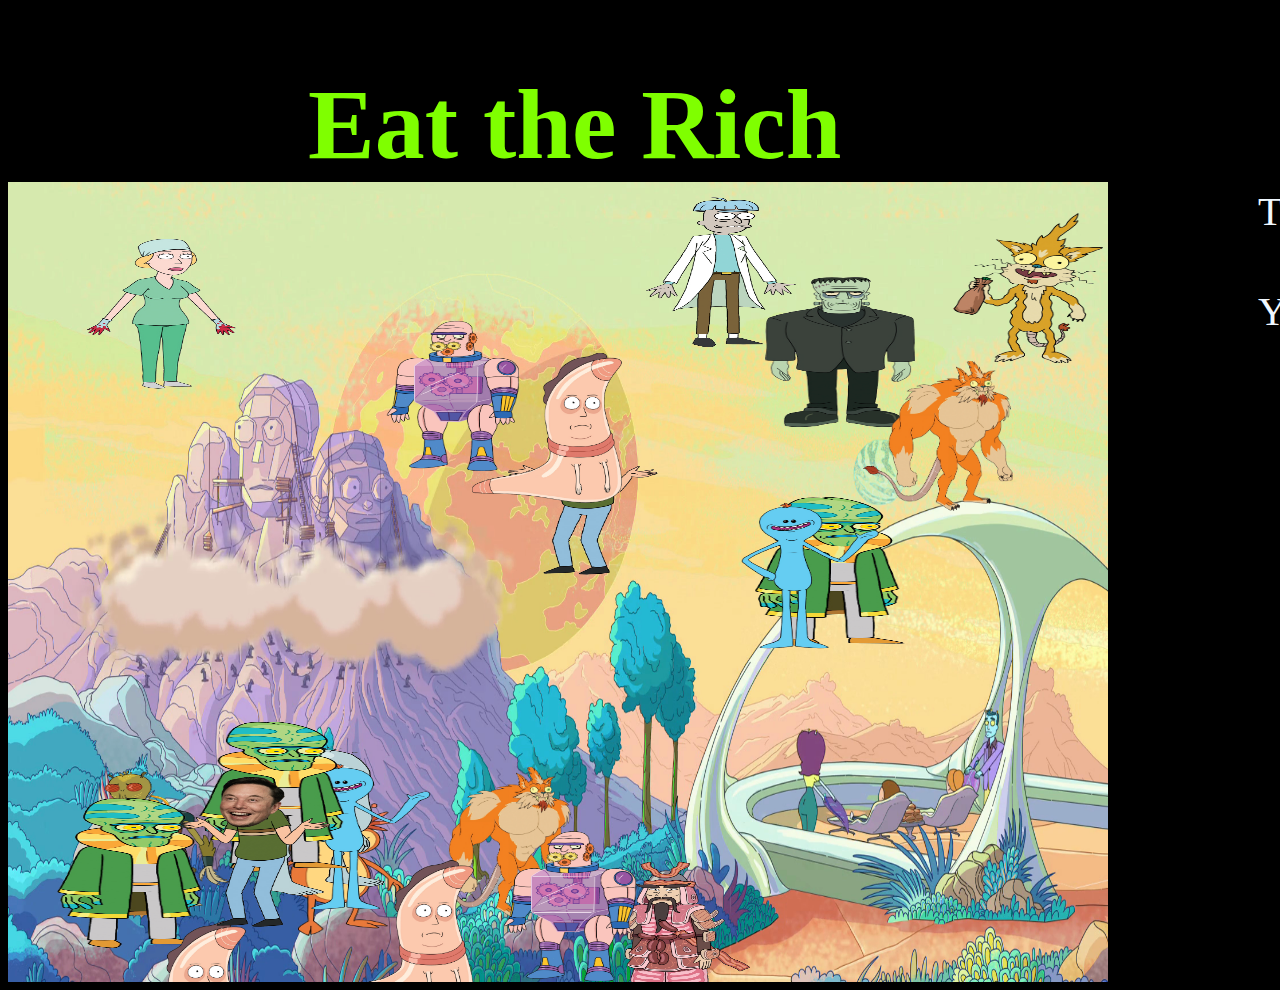
==== index.html @ 0b32198d "so far so good" ====
<!DOCTYPE html>
<html lang="en">
  <head>
    <meta charset="UTF-8" />
    <meta http-equiv="X-UA-Compatible" content="IE=edge" />
    <meta name="viewport" content="width=device-width, initial-scale=1.0" />
    <link rel="stylesheet" href="style.css" />
    <title>Document</title>
  </head>
  <body>
    <h1>Eat the Rich</h1>

    <!-- 
    <div id="countdown">
      <div id="countdown-number"></div>
      <svg>
        <circle r="18" cx="20" cy="20"></circle>
      </svg>
    </div>
    <h2 id="seconds-counter"></h2>
  -->
    <div class="main-content">
      <canvas id="my-canvas" width="1100" height="800"></canvas>
      <div>
        <div class="score">
          <p>Time left:</p>
          <p id="thetime">&#8734;</p>
          <p>You score is:</p>
          <p id="thescore">0</p>
        </div>
        <div id="skulls">
          <p>Level</p>
          <div class="img-skull"></div>
        </div>
      </div>
    </div>

    <div id="gameoverscreen" class="container">
      <h1>You lost!!!!!</h1>
      <img src="./images/maxresdefault.jpeg" width="1200" alt="logo" />
      <button id="restart-btn">Play Again!</button>
    </div>

    <div id="winnerscreen" class="container">
      <img src="./images/elon (24).png" width="300" alt="logo" />
      <button id="next-btn">Next Level!</button>
    </div>

    <script src="./obstacles.js"></script>
    <script src="./game.js"></script>
    <script src="./richguy.js"></script>
    <script src="./main.js"></script>
  </body>
</html>
---- style.css ----
canvas {
  display: flex;
}

img {
  animation: shake 0.5s;
}

#thescore,
#thetime {
  font-family: get schwifty;
  color: chartreuse;
  text-align: end;
  width: 100px;
}

#skulls {
  width: 680px;
  display: flex;
  flex-direction: column;
  justify-content: center;
  align-items: center;
}

.img-skull {
  display: flex;
  flex-direction: row;
  flex-wrap: wrap;
  padding: 5px;
}

#skulls p {
  text-align: center;
}

.container {
  display: flex;
  flex-direction: column;
  align-items: center;
}

.story {
  display: flex;
  flex-direction: column;
  justify-content: center;
}

p {
  color: aliceblue;
  font-size: 40px;
  width: 600px;
  align-self: center;
  line-height: 1.5;
}

h1 {
  font-size: 100px;
  font-family: get schwifty;
  color: chartreuse;
  margin-bottom: 0px;
  margin-left: 300px;
}

.story > h1 {
  display: flex;
  justify-content: center;
}

#arrow {
  color: chartreuse;
  display: flex;
  justify-content: center;
  font-size: 100px;
  margin-top: 0px;
}

body {
  background-color: black;
}

.score {
  display: flex;
  align-self: flex-start;
  flex-wrap: wrap;
  margin-top: 0;
  margin-left: 150px;
}
.score > p {
  margin-top: 0;
  width: 250px;
}

.main-content {
  display: flex;
}

#my-canvas {
  display: flex;
}

#gameoverscreen {
  display: none;
}

.catch {
  display: none;
}

#winnerscreen {
  display: none;
}

#start-btn,
#next-btn,
#restart-btn {
  background-color: chartreuse;
  color: white;
  padding: 20px;
  font-size: 20px;
  margin-top: 40px;
  width: 150px;
}

#countdown {
  position: relative;
  margin: auto;
  margin-top: 100px;
  height: 40px;
  width: 40px;
  text-align: center;
}

#countdown-number {
  color: chartreuse;
  display: inline-block;
  line-height: 40px;
}

svg {
  position: absolute;
  top: 0;
  right: 0;
  width: 40px;
  height: 40px;
  transform: rotateY(-180deg) rotateZ(-90deg);
}

svg circle {
  stroke-dasharray: 113px;
  stroke-dashoffset: 0px;
  stroke-linecap: round;
  stroke-width: 2px;
  stroke: chartreuse;
  fill: none;
  animation: countdown 10s linear infinite forwards;
}

@keyframes countdown {
  from {
    stroke-dashoffset: 0px;
  }
  to {
    stroke-dashoffset: 113px;
  }
}
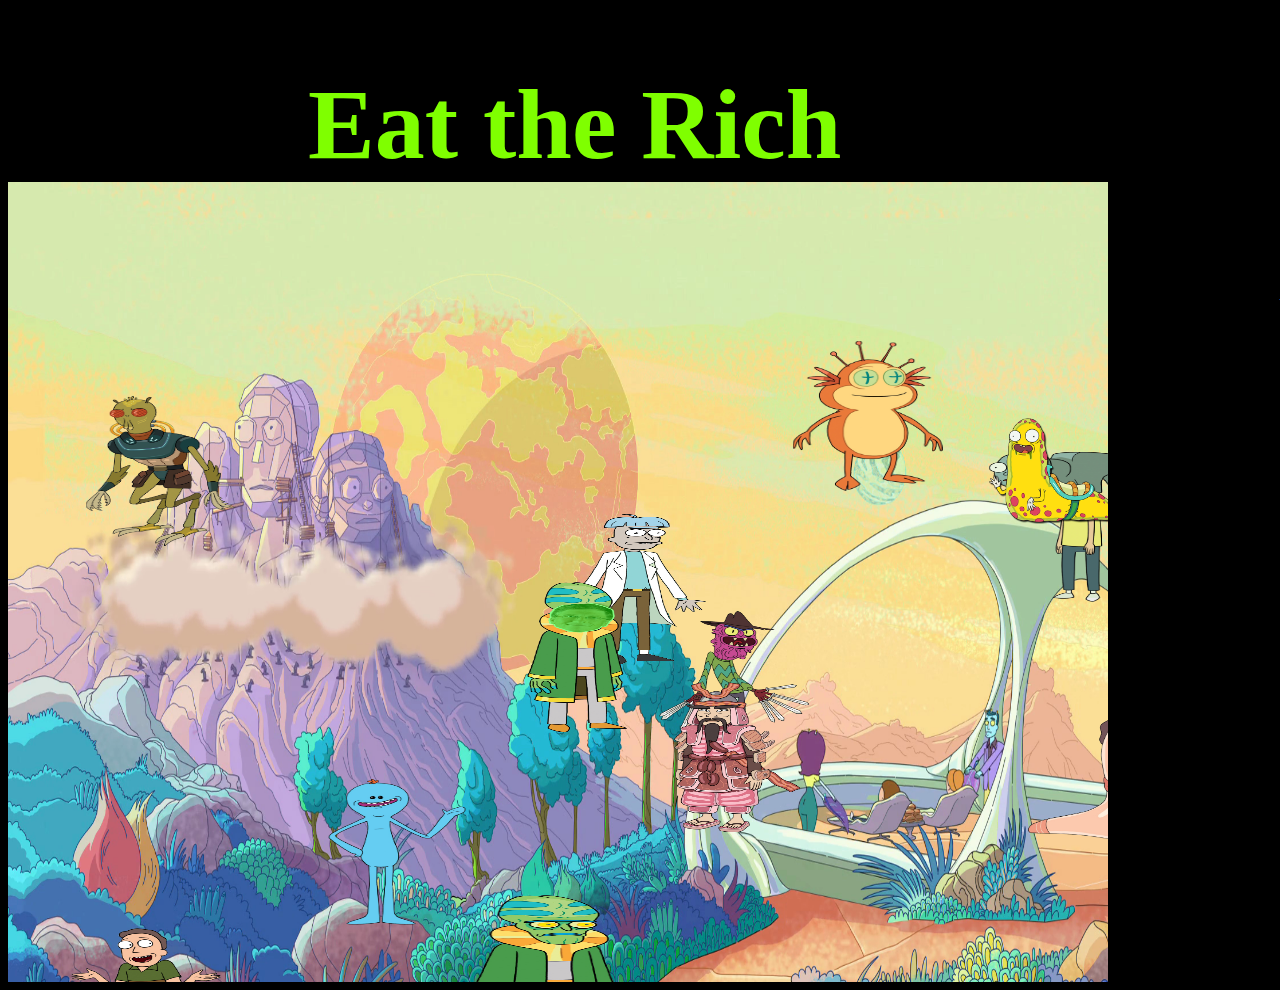
==== commit 6b7638fb: "more stuff" ====
--- a/index.html
+++ b/index.html
@@ -8,20 +8,11 @@
     <title>Document</title>
   </head>
   <body>
-    <h1>Eat the Rich</h1>
-
-    <!-- 
-    <div id="countdown">
-      <div id="countdown-number"></div>
-      <svg>
-        <circle r="18" cx="20" cy="20"></circle>
-      </svg>
-    </div>
-    <h2 id="seconds-counter"></h2>
-  -->
+    <h1 class="eat">Eat the Rich</h1>
     <div class="main-content">
       <canvas id="my-canvas" width="1100" height="800"></canvas>
-      <div>
+
+      <div class="score-and-levels">
         <div class="score">
           <p>Time left:</p>
           <p id="thetime">&#8734;</p>
@@ -36,13 +27,12 @@
     </div>
 
     <div id="gameoverscreen" class="container">
-      <h1>You lost!!!!!</h1>
-      <img src="./images/maxresdefault.jpeg" width="1200" alt="logo" />
+      <img src="./images/maxresdefault.jpg" width="1200" alt="logo" />
       <button id="restart-btn">Play Again!</button>
     </div>
 
     <div id="winnerscreen" class="container">
-      <img src="./images/elon (24).png" width="300" alt="logo" />
+      <img src="./images/RTR34TDL.jpg" height="675" alt="logo" />
       <button id="next-btn">Next Level!</button>
     </div>
 
--- a/style.css
+++ b/style.css
@@ -1,9 +1,5 @@
 canvas {
   display: flex;
-}
-
-img {
-  animation: shake 0.5s;
 }
 
 #thescore,
@@ -50,6 +46,7 @@
   font-size: 40px;
   width: 600px;
   align-self: center;
+  text-align: center;
   line-height: 1.5;
 }
 
@@ -58,7 +55,25 @@
   font-family: get schwifty;
   color: chartreuse;
   margin-bottom: 0px;
+}
+
+.eat {
   margin-left: 300px;
+}
+
+.alienimg {
+  height: 250px;
+  display: flex;
+  align-self: center;
+  margin: 0px 70px 0px 70px;
+}
+
+.alien-img {
+  display: flex;
+  flex-direction: row;
+  justify-content: center;
+  width: 600px;
+  align-self: center;
 }
 
 .story > h1 {
@@ -92,6 +107,9 @@
 
 .main-content {
   display: flex;
+  cursor: url(images/kisspng-reticle-clip-art-crosshair-5a732b2c47f5b2.9314851815174971322948.png)
+      15 15,
+    auto;
 }
 
 #my-canvas {
@@ -120,46 +138,3 @@
   margin-top: 40px;
   width: 150px;
 }
-
-#countdown {
-  position: relative;
-  margin: auto;
-  margin-top: 100px;
-  height: 40px;
-  width: 40px;
-  text-align: center;
-}
-
-#countdown-number {
-  color: chartreuse;
-  display: inline-block;
-  line-height: 40px;
-}
-
-svg {
-  position: absolute;
-  top: 0;
-  right: 0;
-  width: 40px;
-  height: 40px;
-  transform: rotateY(-180deg) rotateZ(-90deg);
-}
-
-svg circle {
-  stroke-dasharray: 113px;
-  stroke-dashoffset: 0px;
-  stroke-linecap: round;
-  stroke-width: 2px;
-  stroke: chartreuse;
-  fill: none;
-  animation: countdown 10s linear infinite forwards;
-}
-
-@keyframes countdown {
-  from {
-    stroke-dashoffset: 0px;
-  }
-  to {
-    stroke-dashoffset: 113px;
-  }
-}
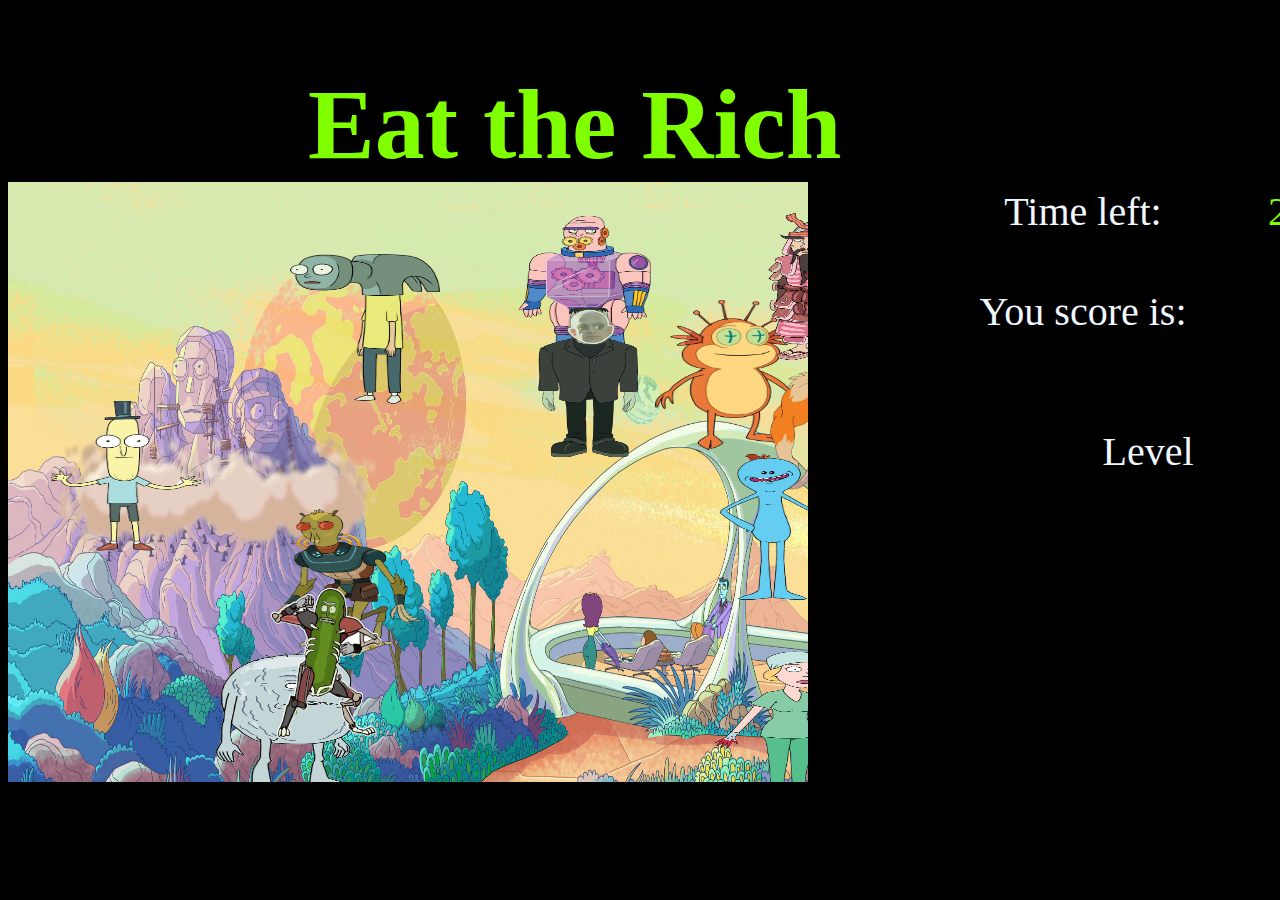
==== commit 1ecf9650: "width of canvs" ====
--- a/index.html
+++ b/index.html
@@ -10,7 +10,7 @@
   <body>
     <h1 class="eat">Eat the Rich</h1>
     <div class="main-content">
-      <canvas id="my-canvas" width="1100" height="800"></canvas>
+      <canvas id="my-canvas" width="800" height="600"></canvas>
 
       <div class="score-and-levels">
         <div class="score">
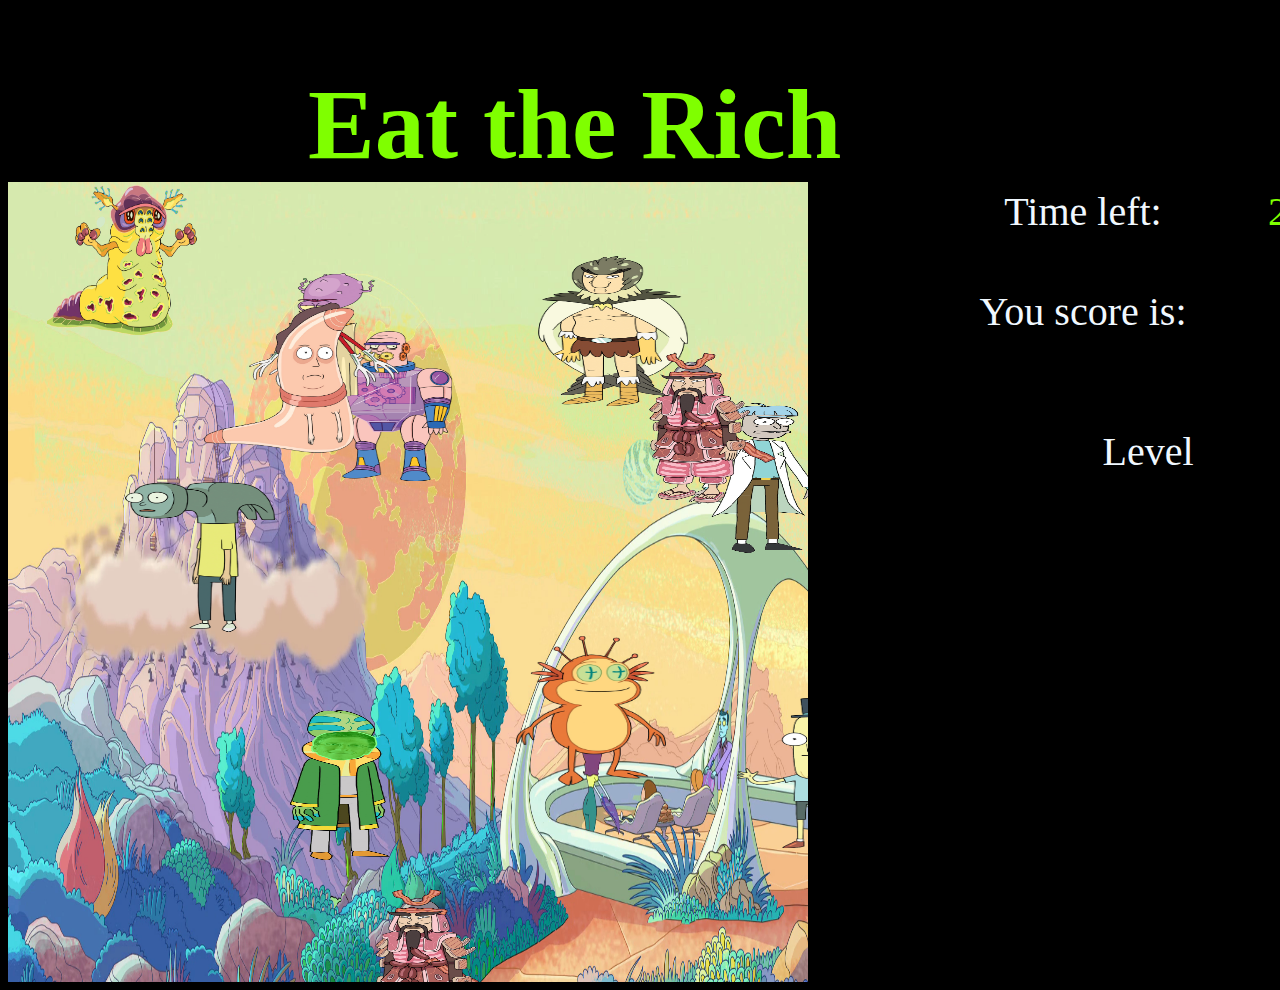
==== commit 31689565: "width" ====
--- a/index.html
+++ b/index.html
@@ -10,7 +10,7 @@
   <body>
     <h1 class="eat">Eat the Rich</h1>
     <div class="main-content">
-      <canvas id="my-canvas" width="800" height="600"></canvas>
+      <canvas id="my-canvas" width="800" height="800"></canvas>
 
       <div class="score-and-levels">
         <div class="score">
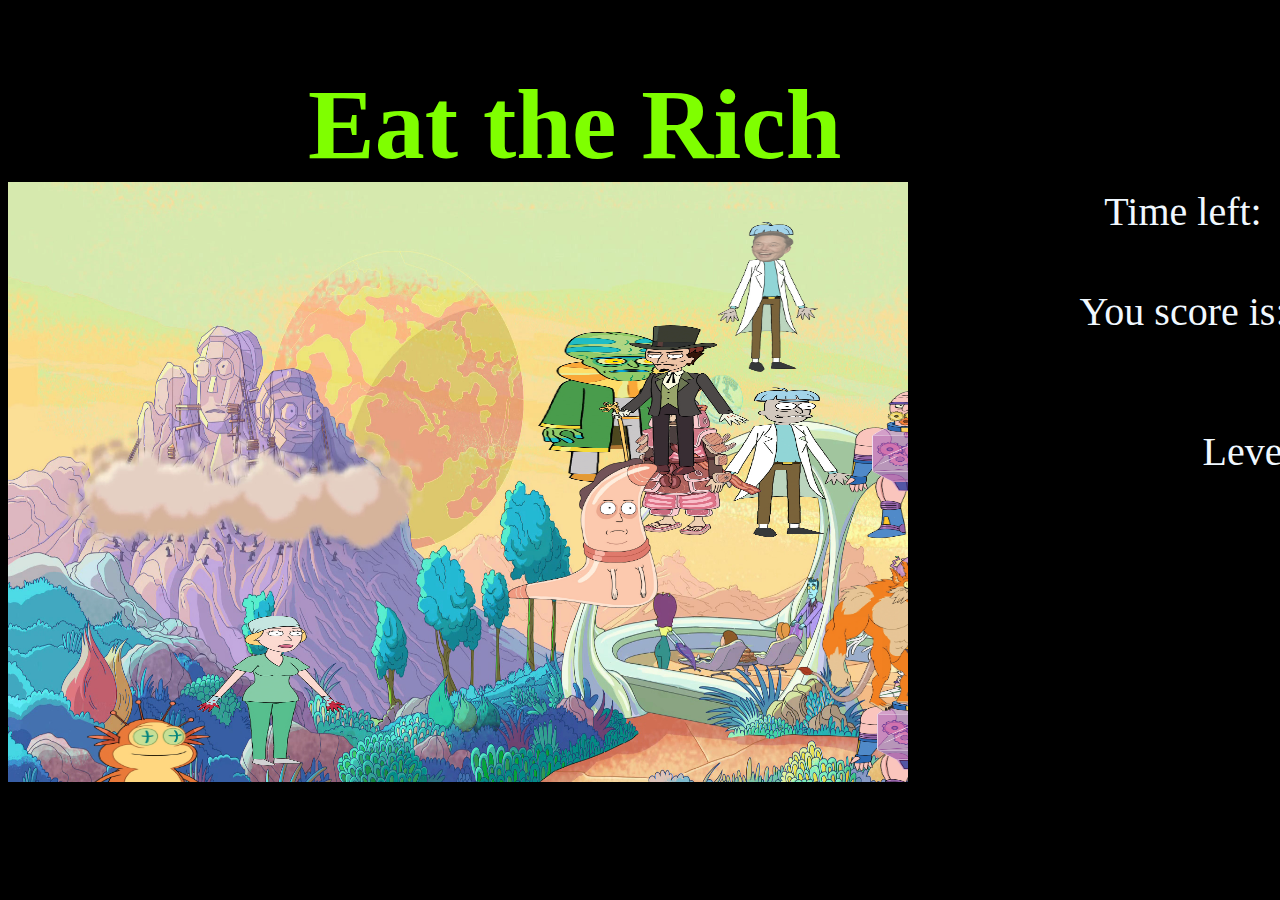
==== commit d6f014a3: "width" ====
--- a/index.html
+++ b/index.html
@@ -10,7 +10,7 @@
   <body>
     <h1 class="eat">Eat the Rich</h1>
     <div class="main-content">
-      <canvas id="my-canvas" width="800" height="800"></canvas>
+      <canvas id="my-canvas" width="900" height="600"></canvas>
 
       <div class="score-and-levels">
         <div class="score">
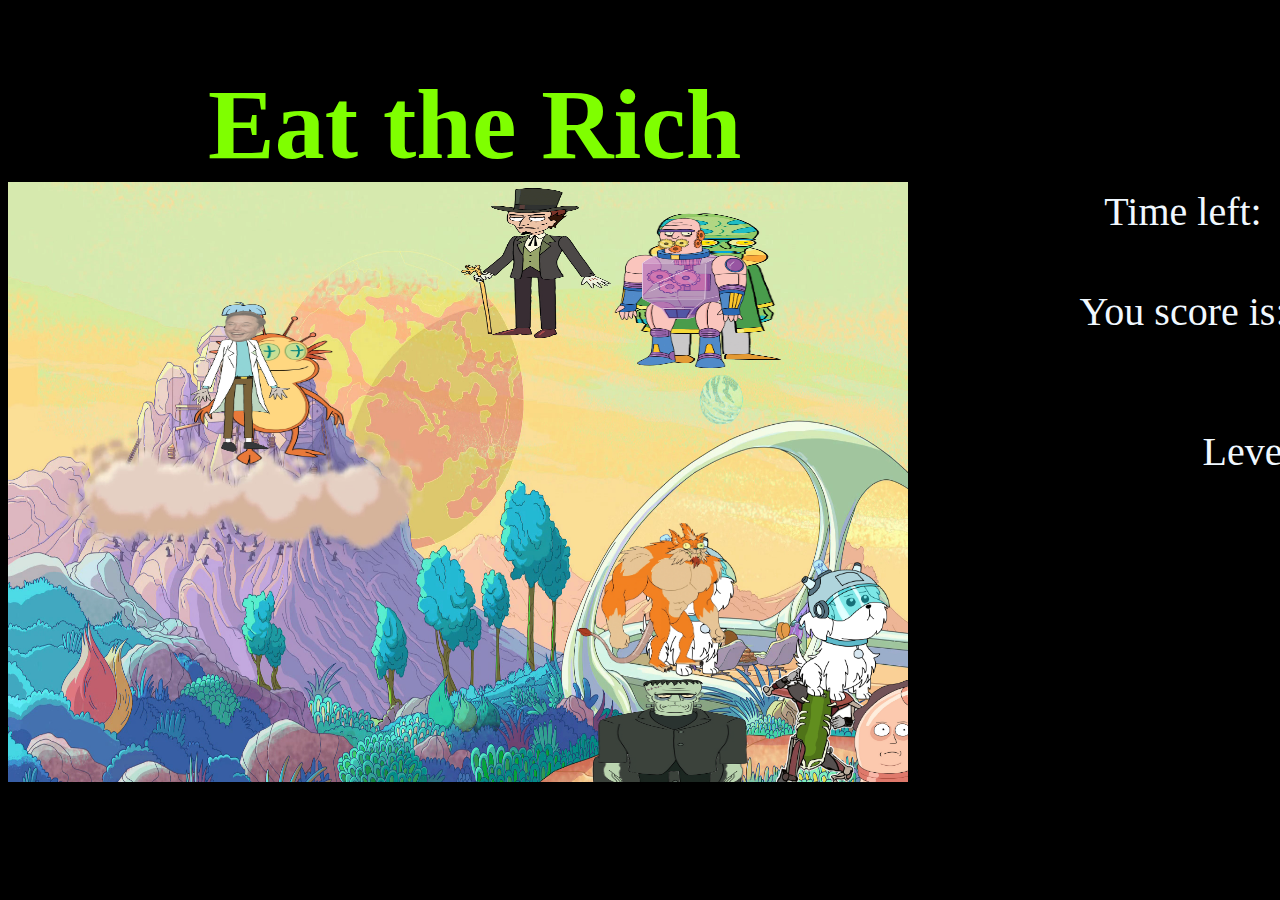
==== commit cf45362a: "width" ====
--- a/index.html
+++ b/index.html
@@ -27,12 +27,12 @@
     </div>
 
     <div id="gameoverscreen" class="container">
-      <img src="./images/maxresdefault.jpg" width="1200" alt="logo" />
+      <img src="./images/maxresdefault.jpg" width="800" alt="logo" />
       <button id="restart-btn">Play Again!</button>
     </div>
 
     <div id="winnerscreen" class="container">
-      <img src="./images/RTR34TDL.jpg" height="675" alt="logo" />
+      <img src="./images/RTR34TDL.jpg" height="450" alt="logo" />
       <button id="next-btn">Next Level!</button>
     </div>
 
--- a/style.css
+++ b/style.css
@@ -58,7 +58,7 @@
 }
 
 .eat {
-  margin-left: 300px;
+  margin-left: 200px;
 }
 
 .alienimg {
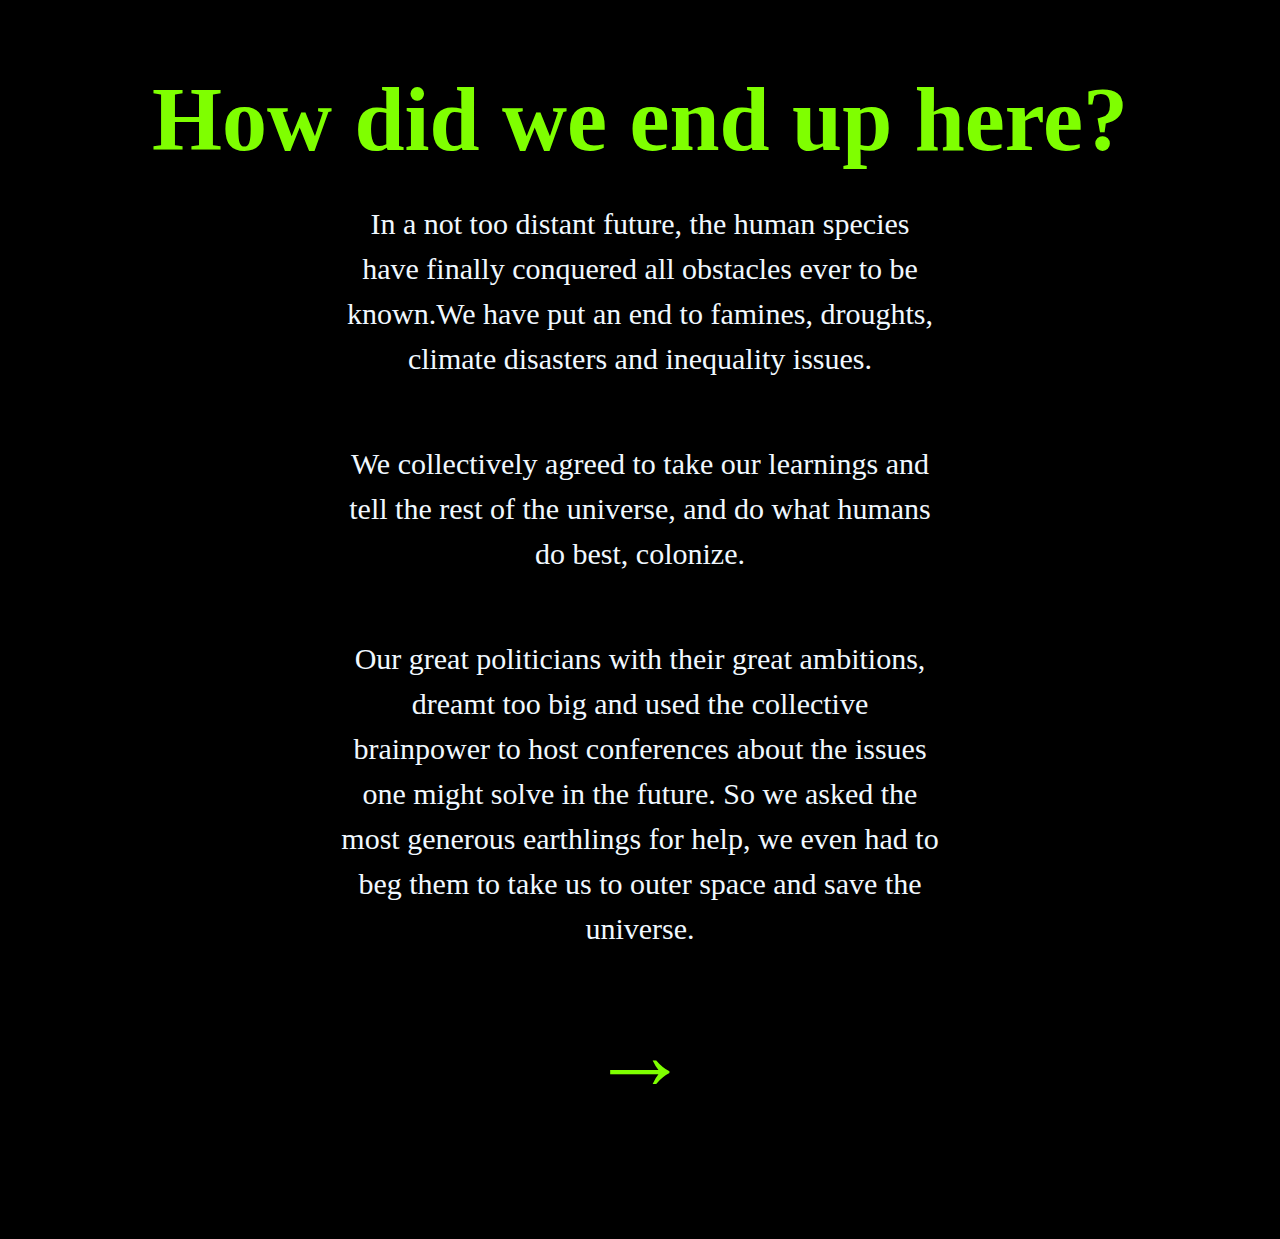
==== commit cd91f3f6: "width" ====
--- a/index.html
+++ b/index.html
@@ -8,37 +8,16 @@
     <title>Document</title>
   </head>
   <body>
-    <h1 class="eat">Eat the Rich</h1>
-    <div class="main-content">
-      <canvas id="my-canvas" width="900" height="600"></canvas>
+    <div class="story">
+      <h1>How did we end up here?</h1>
+      <p>
+        In a not too distant future, the human species have finally conquered all obstacles ever to be known.We have  put an end to famines, droughts, climate disasters and inequality issues. </p>
 
-      <div class="score-and-levels">
-        <div class="score">
-          <p>Time left:</p>
-          <p id="thetime">&#8734;</p>
-          <p>You score is:</p>
-          <p id="thescore">0</p>
-        </div>
-        <div id="skulls">
-          <p>Level</p>
-          <div class="img-skull"></div>
-        </div>
-      </div>
+ <p> We collectively agreed to take our learnings and tell the rest of the universe, and do what humans do best, colonize. </p>
+
+<p>Our great politicians with their great ambitions, dreamt too big and used the collective brainpower to host conferences about the issues one might solve in the future.  So we asked the most generous earthlings for help, we even had to beg them to take us to outer space and save the universe. </p>      
+
+      <p id="arrow" onclick="window.location.href='story1.html'"> &#8594</p>
     </div>
-
-    <div id="gameoverscreen" class="container">
-      <img src="./images/maxresdefault.jpg" width="800" alt="logo" />
-      <button id="restart-btn">Play Again!</button>
-    </div>
-
-    <div id="winnerscreen" class="container">
-      <img src="./images/RTR34TDL.jpg" height="450" alt="logo" />
-      <button id="next-btn">Next Level!</button>
-    </div>
-
-    <script src="./obstacles.js"></script>
-    <script src="./game.js"></script>
-    <script src="./richguy.js"></script>
-    <script src="./main.js"></script>
   </body>
 </html>
--- a/style.css
+++ b/style.css
@@ -11,7 +11,7 @@
 }
 
 #skulls {
-  width: 680px;
+  width: 450px;
   display: flex;
   flex-direction: column;
   justify-content: center;
@@ -43,7 +43,7 @@
 
 p {
   color: aliceblue;
-  font-size: 40px;
+  font-size: 30px;
   width: 600px;
   align-self: center;
   text-align: center;
@@ -51,7 +51,7 @@
 }
 
 h1 {
-  font-size: 100px;
+  font-size: 90px;
   font-family: get schwifty;
   color: chartreuse;
   margin-bottom: 0px;
@@ -72,7 +72,7 @@
   display: flex;
   flex-direction: row;
   justify-content: center;
-  width: 600px;
+  width: 400px;
   align-self: center;
 }
 
@@ -98,7 +98,7 @@
   align-self: flex-start;
   flex-wrap: wrap;
   margin-top: 0;
-  margin-left: 150px;
+  margin-left: 90px;
 }
 .score > p {
   margin-top: 0;
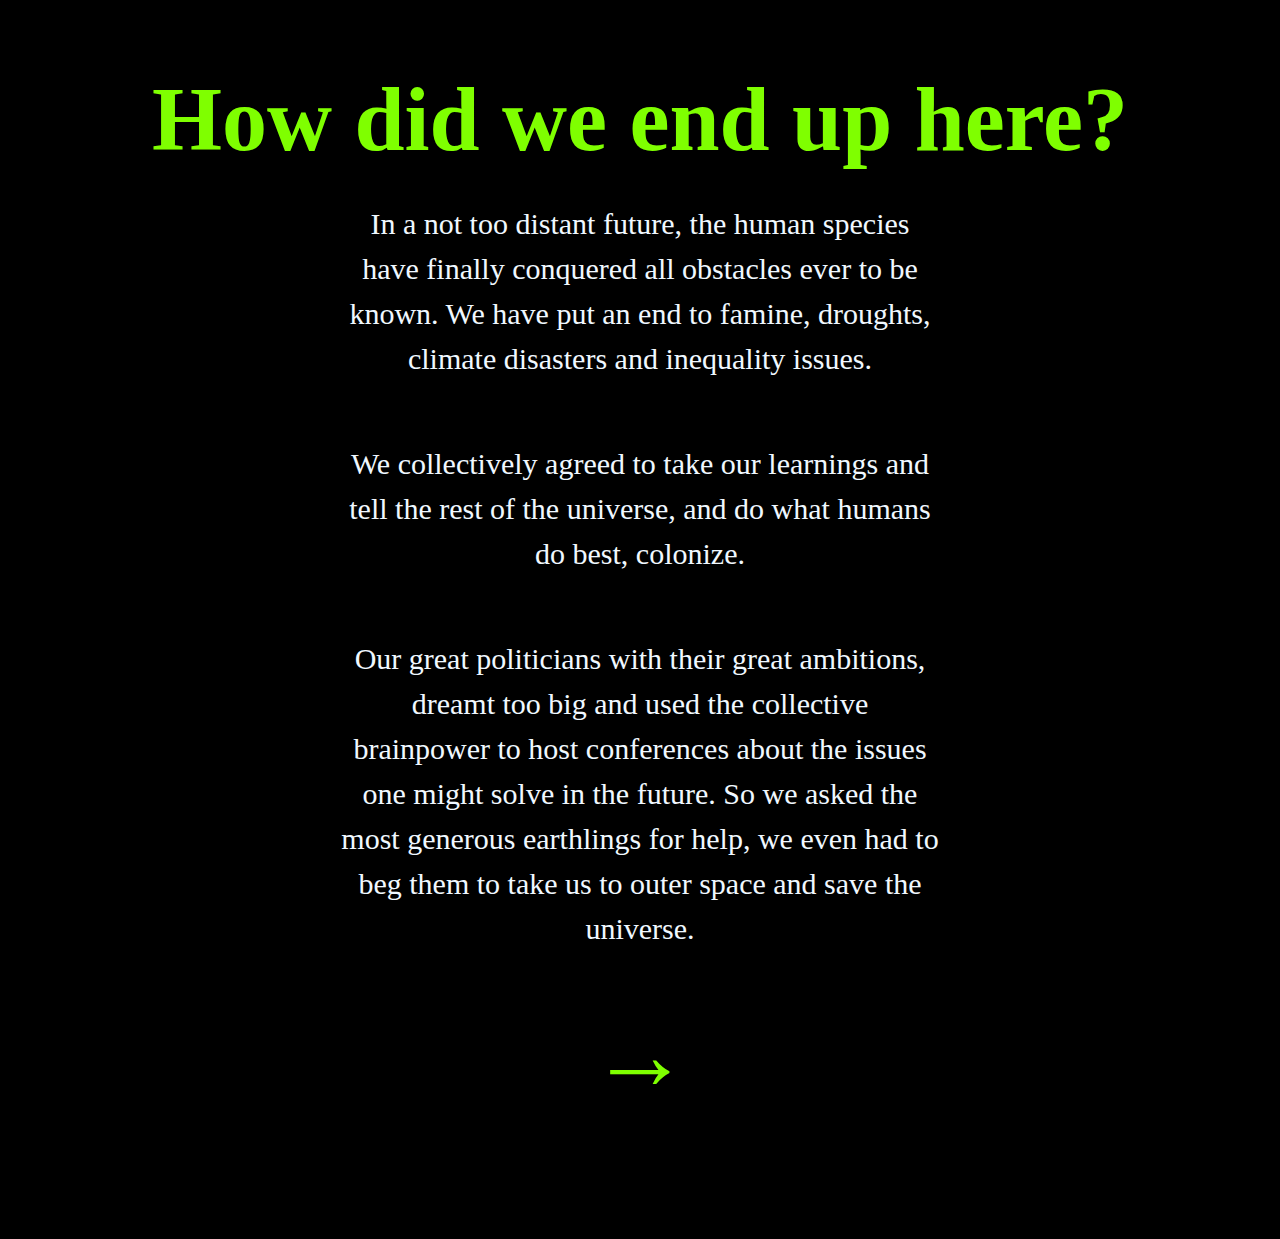
==== commit 292c3f94: "fixed spelling" ====
--- a/index.html
+++ b/index.html
@@ -11,11 +11,16 @@
     <div class="story">
       <h1>How did we end up here?</h1>
       <p>
-        In a not too distant future, the human species have finally conquered all obstacles ever to be known.We have  put an end to famines, droughts, climate disasters and inequality issues. </p>
+        
+In a not too distant future, the human species have finally conquered all obstacles ever to be known. We have  put an end to famine, droughts, climate disasters and inequality issues. 
+</p>
 
- <p> We collectively agreed to take our learnings and tell the rest of the universe, and do what humans do best, colonize. </p>
+ <p>  We collectively agreed to take our learnings and tell the rest of the universe, and do what humans do best, colonize. 
+</p>
 
-<p>Our great politicians with their great ambitions, dreamt too big and used the collective brainpower to host conferences about the issues one might solve in the future.  So we asked the most generous earthlings for help, we even had to beg them to take us to outer space and save the universe. </p>      
+<p>
+  Our great politicians with their great ambitions, dreamt too big and used the collective brainpower to host conferences about the issues one might solve in the future.  So we asked the most generous earthlings for help, we even had to beg them to take us to outer space and save the universe. 
+   </p>      
 
       <p id="arrow" onclick="window.location.href='story1.html'"> &#8594</p>
     </div>
